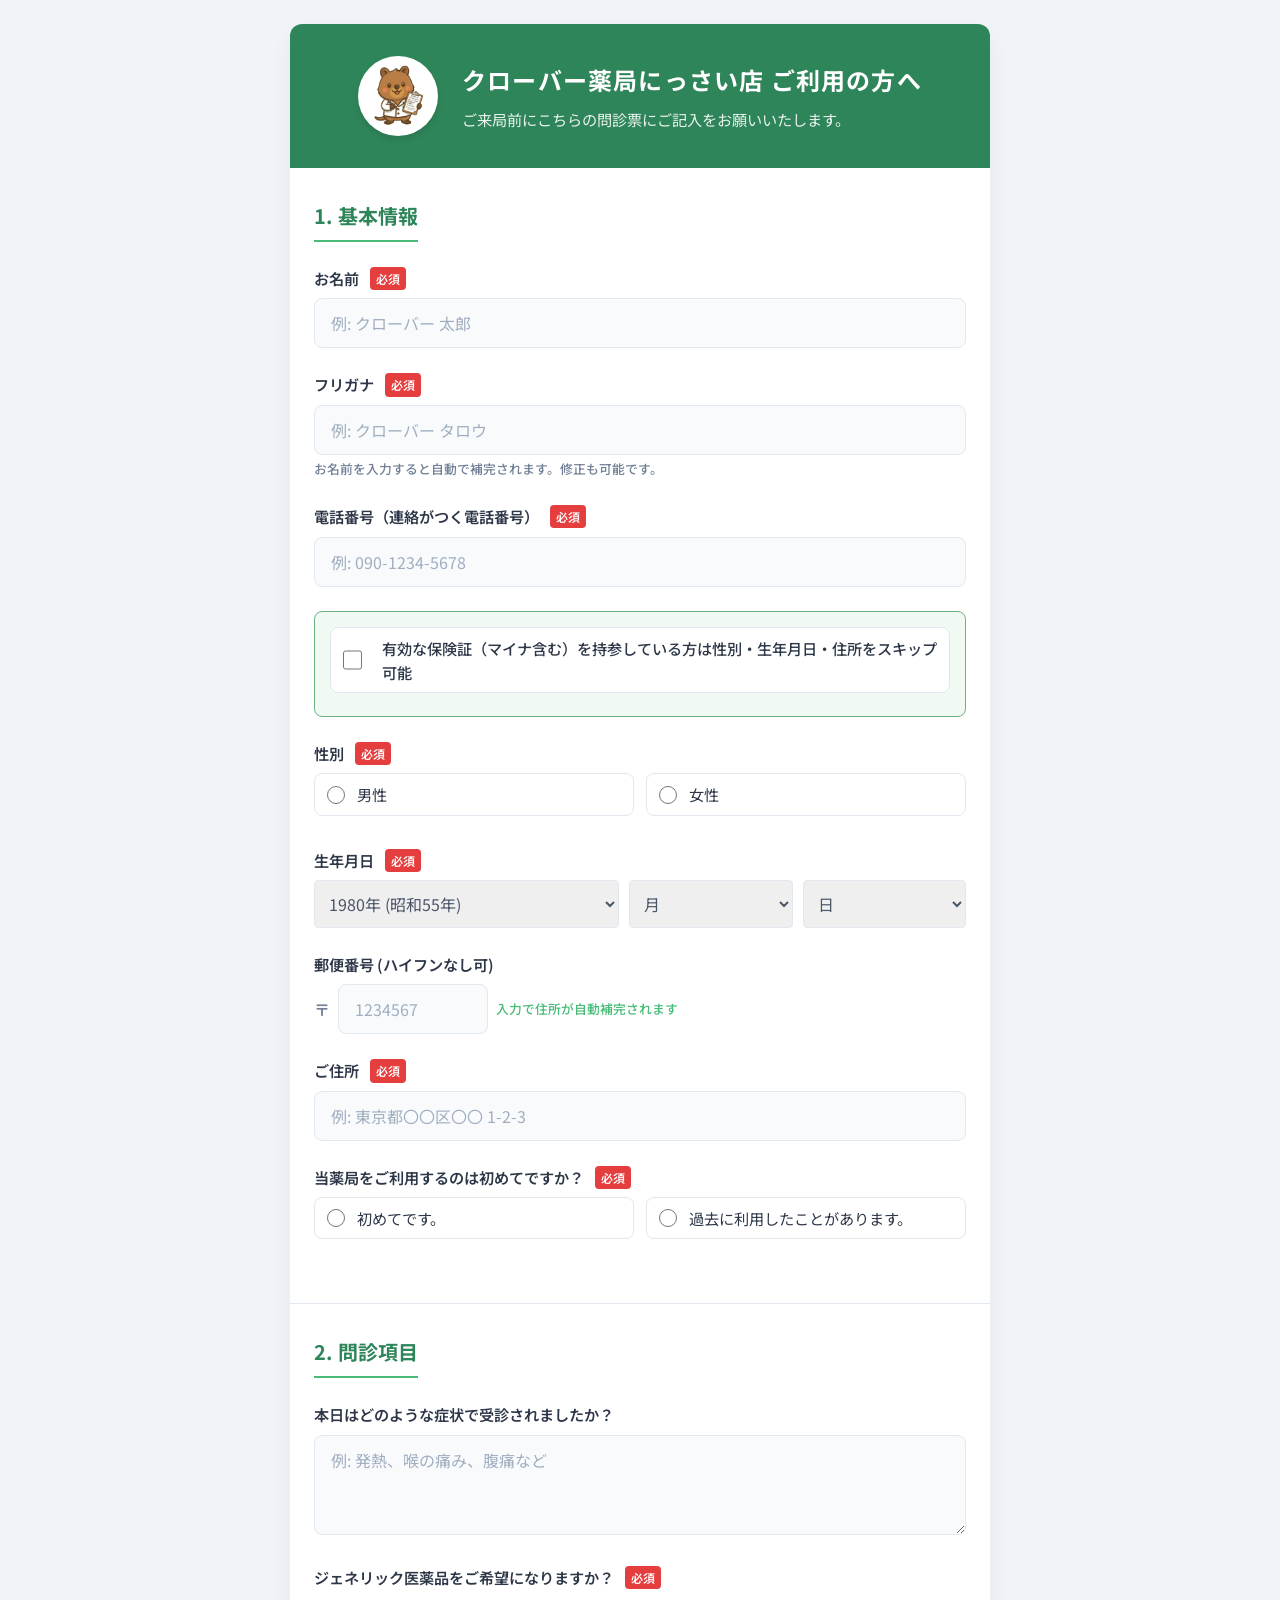
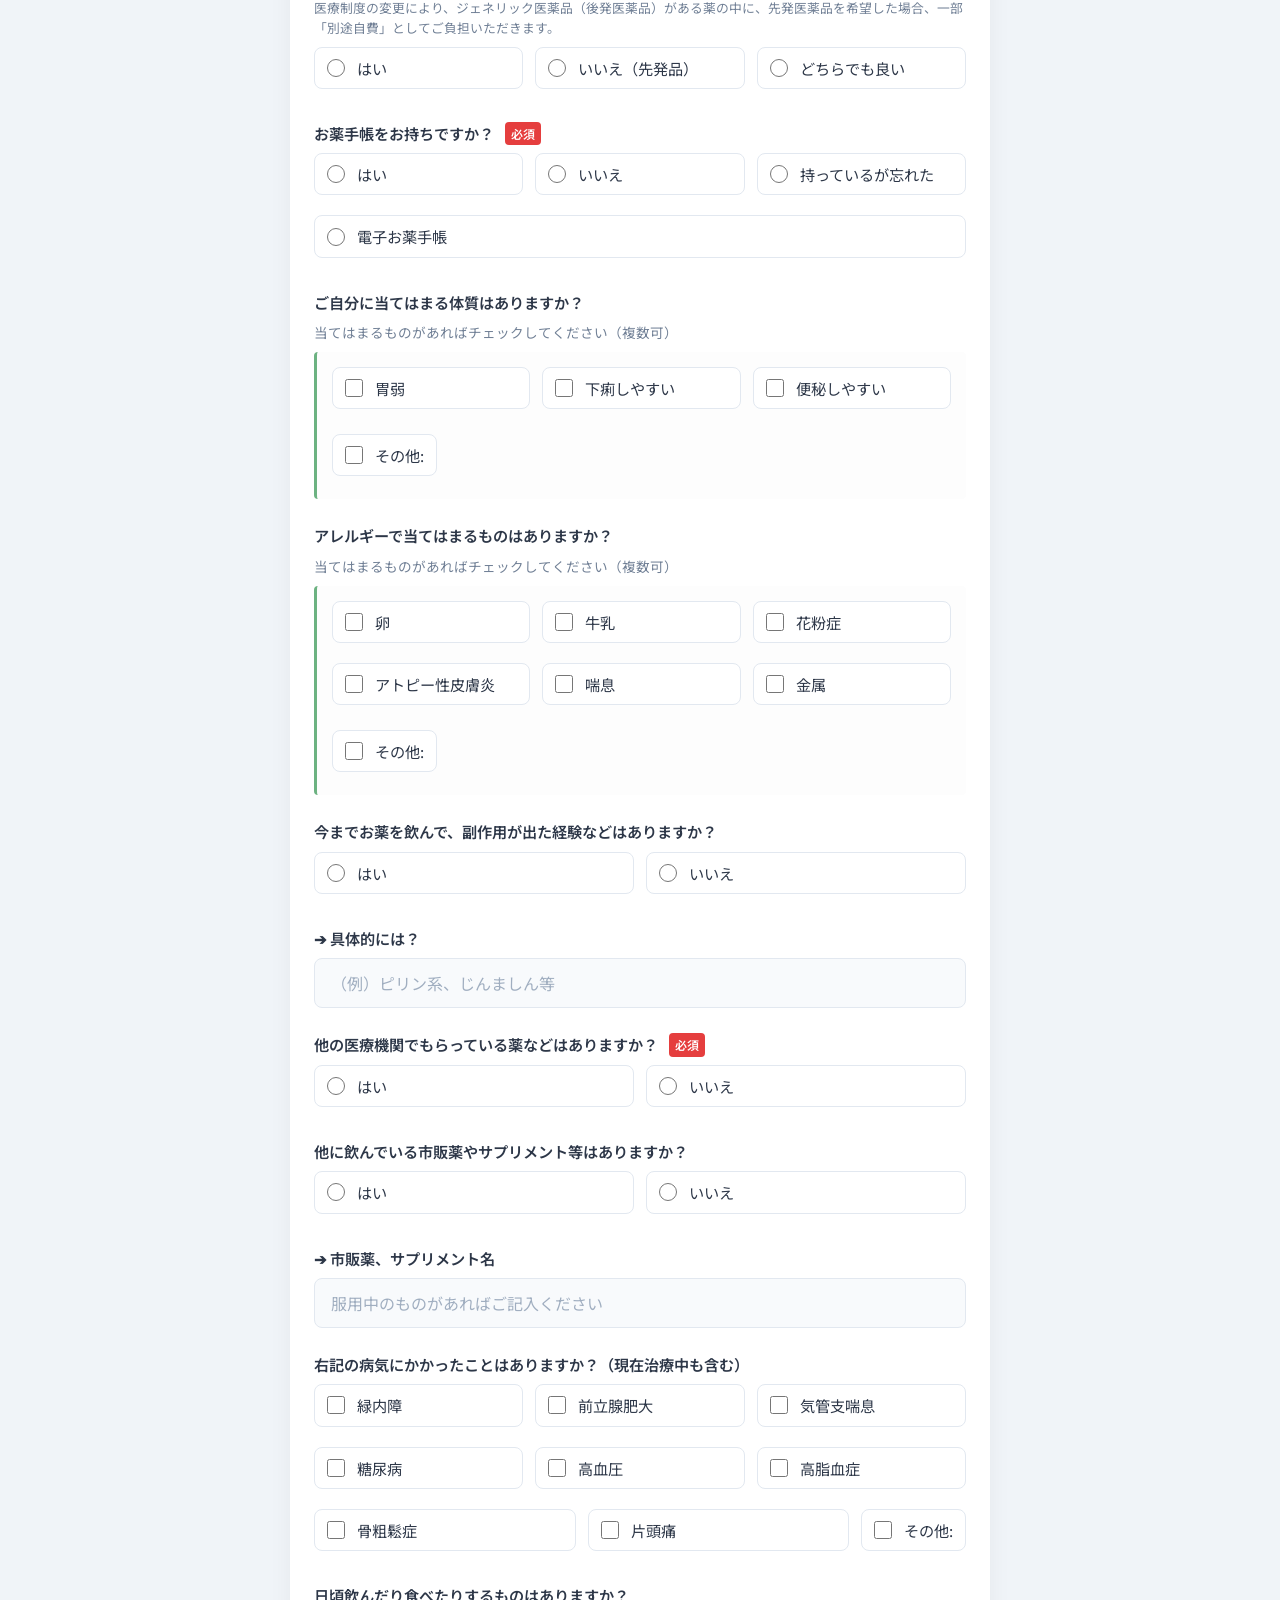
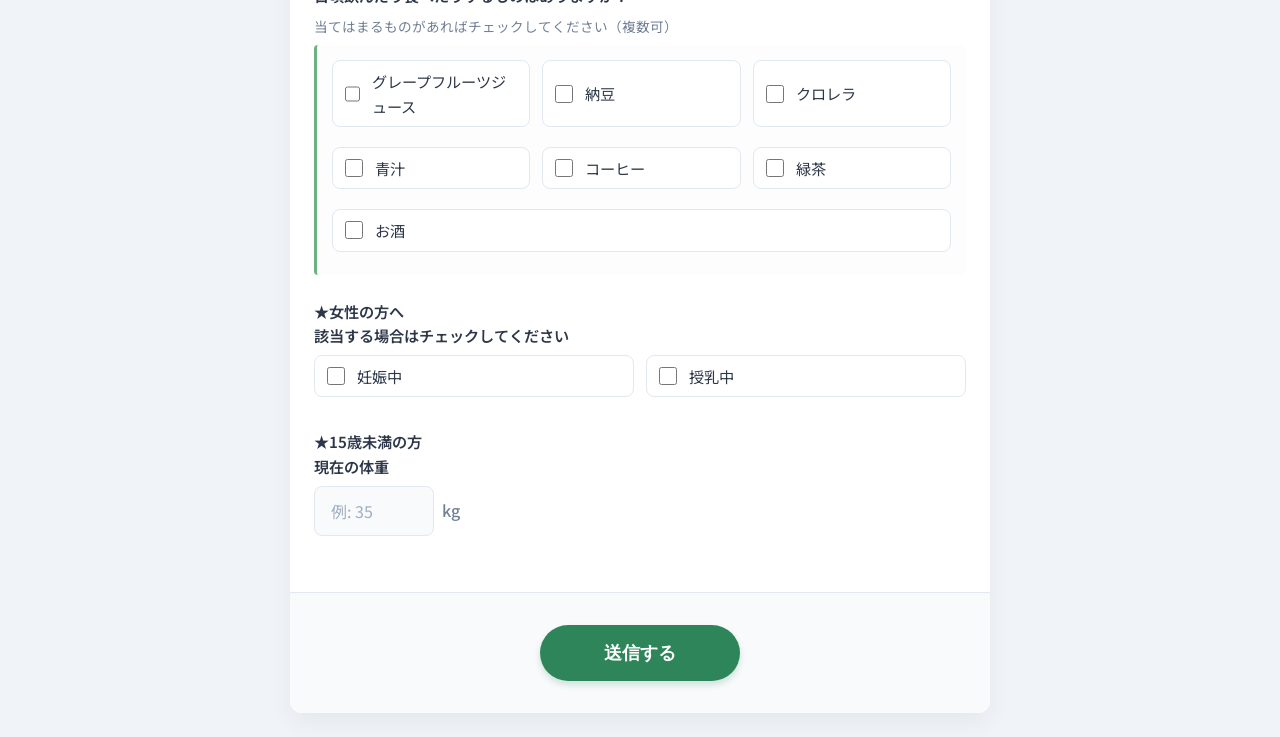
==== nissai_line/index.html @ 25fd41a4 "Initialize Nissai store forms" ====
<!DOCTYPE html>
<html lang="ja">

<head>
    <meta charset="UTF-8">
    <meta name="viewport" content="width=device-width, initial-scale=1.0">
    <title>クローバー薬局にっさい店 ご利用の方へ</title>

    <!-- Google Fonts -->
    <link rel="preconnect" href="https://fonts.googleapis.com">
    <link rel="preconnect" href="https://fonts.gstatic.com" crossorigin>
    <link href="https://fonts.googleapis.com/css2?family=Noto+Sans+JP:wght@400;500;700&display=swap" rel="stylesheet">

    <!-- Custom CSS -->
    <link rel="stylesheet" href="style.css">
    <style>
        /* 「必須」ラベルがスマホ等で「必」「須」と2行に分かれるのを防ぐ */
        .required {
            white-space: nowrap !important;
            display: inline-block !important;
        }
    </style>

    <!-- YubinBango for Address Auto-fill -->
    <script src="https://yubinbango.github.io/yubinbango/yubinbango.js" charset="UTF-8"></script>
</head>

<body>

    <div class="form-container">
        <div class="form-header">
            <img src="マスコット/アンケート.png" alt="クローバー薬局 マスコット" class="mascot-img">
            <div>
                <h1>クローバー薬局にっさい店 ご利用の方へ</h1>
                <p>ご来局前にこちらの問診票にご記入をお願いいたします。</p>
            </div>
        </div>

        <!-- YubinBango用クラス: h-adr -->
        <form id="customForm" class="h-adr">

            <!-- YubinBango設定(必須) : 日本を指定 -->
            <span class="p-country-name" style="display:none;">Japan</span>

            <!-- ====== Section 1: 基本情報 ====== -->
            <div class="form-section">
                <h2 class="section-title">1. 基本情報</h2>

                <div class="form-group">
                    <label for="entry.2108592001">お名前 <span class="required">必須</span></label>
                    <input type="text" id="entry.2108592001" name="entry.2108592001" placeholder="例: クローバー 太郎" required>
                </div>

                <div class="form-group">
                    <label for="entry.1016463931">フリガナ <span class="required">必須</span></label>
                    <input type="text" id="entry.1016463931" name="entry.1016463931" placeholder="例: クローバー タロウ"
                        required>
                    <small class="help-text" style="color:#718096; font-size:0.8rem;">お名前を入力すると自動で補完されます。修正も可能です。</small>
                </div>

                <div class="form-group">
                    <label for="entry.622897563">電話番号（連絡がつく電話番号） <span class="required">必須</span></label>
                    <input type="tel" id="entry.622897563" name="entry.622897563" placeholder="例: 090-1234-5678"
                        required>
                </div>

                <div class="form-group" style="background: #f0faf3; padding: 15px; border-radius: 8px; border: 1px solid #6cb281;">
                    <label class="checkbox-label" style="display: flex; align-items: center; gap: 8px; cursor: pointer; font-weight: 500;">
                        <input type="checkbox" id="mynumber-checkbox" style="width: 20px; height: 20px; accent-color: #6cb281;">
                        <span>有効な保険証（マイナ含む）を持参している方は性別・生年月日・住所をスキップ可能</span>
                    </label>
                </div>

                <div class="form-group mynumber-skip-target">
                    <label>性別 <span class="required">必須</span></label>
                    <div class="radio-group">
                        <label class="radio-label"><input type="radio" name="entry.1417926586" value="男性" required>
                            <span>男性</span></label>
                        <label class="radio-label"><input type="radio" name="entry.1417926586" value="女性">
                            <span>女性</span></label>
                        <label class="radio-label" style="display:none;"><input type="radio" name="entry.1417926586"
                                value="その他"> <span>その他</span></label>
                    </div>
                </div>

                <div class="form-group mynumber-skip-target">
                    <label>生年月日 <span class="required">必須</span></label>
                    <div class="date-select-group" style="display: flex; gap: 10px; flex-wrap: wrap;">
                        <select id="birth-year" name="birth-year" required
                            style="flex: 2; padding: 10px; border-radius: 4px; border: 1px solid #e2e8f0; font-family: inherit; font-size: 1rem; color: #4a5568;">
                            <option value="">西暦（和暦）</option>
                        </select>
                        <select id="birth-month" name="birth-month" required
                            style="flex: 1; padding: 10px; border-radius: 4px; border: 1px solid #e2e8f0; font-family: inherit; font-size: 1rem; color: #4a5568;">
                            <option value="">月</option>
                        </select>
                        <select id="birth-day" name="birth-day" required
                            style="flex: 1; padding: 10px; border-radius: 4px; border: 1px solid #e2e8f0; font-family: inherit; font-size: 1rem; color: #4a5568;">
                            <option value="">日</option>
                        </select>
                    </div>
                </div>



                <!-- 住所(自動入力対応) -->
                <div class="form-group mynumber-skip-target">
                    <label for="postal-code">郵便番号 (ハイフンなし可)</label>
                    <div class="postal-wrapper">
                        <span class="postal-mark">〒</span>
                        <input type="tel" id="postal-code" class="p-postal-code" size="8" maxlength="8"
                            inputmode="numeric" pattern="[0-9]*" placeholder="1234567">
                        <small class="help-text">入力で住所が自動補完されます</small>
                    </div>
                </div>

                <div class="form-group mynumber-skip-target">
                    <label for="entry.375838857">ご住所 <span class="required">必須</span></label>
                    <input type="text" id="entry.375838857" name="entry.375838857"
                        class="p-region p-locality p-street-address p-extended-address" placeholder="例: 東京都〇〇区〇〇 1-2-3"
                        required>
                </div>

                <div class="form-group" style="display: none;">
                    <label for="entry.1331782479">LINE名</label>
                    <input type="text" id="entry.1331782479" name="entry.1331782479"
                        placeholder="LINE名と本名が違う場合のみLINE名を記入してください。（苗字のみ・名前のみでも記入）">
                </div>



                <div class="form-group">
                    <label>当薬局をご利用するのは初めてですか？ <span class="required">必須</span></label>
                    <div class="radio-group">
                        <label class="radio-label"><input type="radio" name="entry.998853333" value="初めてです。" required
                                onchange="toggleFormSections(this.value)">
                            <span>初めてです。</span></label>
                        <label class="radio-label"><input type="radio" name="entry.998853333" value="過去に利用したことがあります。"
                                onchange="toggleFormSections(this.value)">
                            <span>過去に利用したことがあります。</span></label>
                    </div>
                </div>
            </div>

            <div id="extended-questions">
                <!-- ====== Section 2: 問診情報 ====== -->
                <div class="form-section">
                    <h2 class="section-title">2. 問診項目</h2>

                    <!-- Q1. 症状 -->
                    <div class="form-group">
                        <label for="entry.150137659">本日はどのような症状で受診されましたか？</label>
                        <textarea id="entry.150137659" name="entry.150137659" rows="3"
                            placeholder="例: 発熱、喉の痛み、腹痛など"></textarea>
                    </div>

                    <!-- Q2. ジェネリック -->
                    <div class="form-group">
                        <label style="white-space: nowrap;">ジェネリック医薬品をご希望になりますか？ <span
                                class="required">必須</span></label>
                        <div class="form-group-info" style="font-size: 0.8rem; color: #718096; margin-bottom: 8px;">
                            医療制度の変更により、ジェネリック医薬品（後発医薬品）がある薬の中に、先発医薬品を希望した場合、一部「別途自費」としてご負担いただきます。</div>
                        <div class="radio-group">
                            <label class="radio-label"><input type="radio" name="entry.893585706"
                                    value="ジェネリック医薬品を希望します" required> <span>はい</span></label>
                            <label class="radio-label"><input type="radio" name="entry.893585706" value="先発医薬品を希望します">
                                <span>いいえ（先発品）</span></label>
                            <label class="radio-label"><input type="radio" name="entry.893585706" value="どちらでも良い">
                                <span>どちらでも良い</span></label>
                        </div>
                    </div>

                    <!-- Q3. お薬手帳 -->
                    <div class="form-group">
                        <label>お薬手帳をお持ちですか？ <span class="required">必須</span></label>
                        <div class="radio-group">
                            <label class="radio-label"><input type="radio" name="entry.1482297776" value="はい" required>
                                <span>はい</span></label>
                            <label class="radio-label"><input type="radio" name="entry.1482297776" value="いいえ（いらない）">
                                <span>いいえ</span></label>
                            <label class="radio-label"><input type="radio" name="entry.1482297776" value="持っているが忘れた">
                                <span>持っているが忘れた</span></label>
                            <label class="radio-label"><input type="radio" name="entry.1482297776" value="電子お薬手帳">
                                <span>電子お薬手帳</span></label>
                            <label class="radio-label" style="display:none;"><input type="radio" name="entry.1482297776"
                                    value="いいえ（持っていないので作成希望）"> <span>作成希望</span></label>
                        </div>
                    </div>

                    <!-- Q4. 体質 -->
                    <div class="form-group">
                        <label>ご自分に当てはまる体質はありますか？</label>
                        <div class="form-group-info" style="font-size: 0.85rem; color: #718096; margin-bottom: 8px;">
                            当てはまるものがあればチェックしてください（複数可）</div>
                        <div class="checkbox-group" id="taishitsu-details"
                            style="padding-left: 15px; border-left: 3px solid #6cb281; background: #fdfdfd; padding: 15px; border-radius: 4px;">
                            <label class="checkbox-label"><input type="checkbox" class="taishitsu-check" value="胃弱">
                                <span>胃弱</span></label>
                            <label class="checkbox-label"><input type="checkbox" class="taishitsu-check" value="下痢しやすい">
                                <span>下痢しやすい</span></label>
                            <label class="checkbox-label"><input type="checkbox" class="taishitsu-check" value="便秘しやすい">
                                <span>便秘しやすい</span></label>
                            <div class="input-inline" style="margin-top: 5px;">
                                <label class="checkbox-label"><input type="checkbox" id="taishitsu_other_checkbox"
                                        class="taishitsu-check" value="その他"
                                        onchange="toggleOtherInput('taishitsu_other_checkbox', 'taishitsu_other')">
                                    <span>その他:</span></label>
                                <input type="text" id="taishitsu_other" placeholder="その他の体質" style="display:none;">
                            </div>
                        </div>
                        <input type="hidden" id="entry.854718610" name="entry.854718610" value="体質: いいえ">
                    </div>

                    <!-- Q5. アレルギー -->
                    <div class="form-group">
                        <label>アレルギーで当てはまるものはありますか？</label>
                        <div class="form-group-info" style="font-size: 0.85rem; color: #718096; margin-bottom: 8px;">
                            当てはまるものがあればチェックしてください（複数可）</div>
                        <div class="checkbox-group"
                            style="padding-left: 15px; border-left: 3px solid #6cb281; background: #fdfdfd; padding: 15px; border-radius: 4px;">
                            <label class="checkbox-label"><input type="checkbox" name="entry.413348291" value="卵">
                                <span>卵</span></label>
                            <label class="checkbox-label"><input type="checkbox" name="entry.413348291" value="牛乳">
                                <span>牛乳</span></label>
                            <label class="checkbox-label"><input type="checkbox" name="entry.413348291" value="花粉症">
                                <span>花粉症</span></label>
                            <label class="checkbox-label"><input type="checkbox" name="entry.413348291"
                                    value="アトピー性皮膚炎">
                                <span>アトピー性皮膚炎</span></label>
                            <label class="checkbox-label"><input type="checkbox" name="entry.413348291" value="喘息">
                                <span>喘息</span></label>
                            <label class="checkbox-label"><input type="checkbox" name="entry.413348291" value="金属">
                                <span>金属</span></label>
                            <div class="input-inline" style="margin-top: 5px;">
                                <label class="checkbox-label"><input type="checkbox" id="allergy_other_checkbox"
                                        name="entry.413348291" class="allergy-other-check" value="その他"
                                        onchange="toggleOtherInput('allergy_other_checkbox', 'allergy_other_text')">
                                    <span>その他:</span></label>
                                <input type="text" id="allergy_other_text" placeholder="その他のアレルギー"
                                    style="display:none;">
                            </div>
                        </div>
                        <input type="hidden" id="entry.1377007546" name="entry.1377007546" value="いいえ">
                    </div>

                    <!-- Q6. 副作用 -->
                    <div class="form-group">
                        <label>今までお薬を飲んで、副作用が出た経験などはありますか？</label>
                        <div class="radio-group">
                            <label class="radio-label"><input type="radio" name="entry.918293202" value="はい">
                                <span>はい</span></label>
                            <label class="radio-label"><input type="radio" name="entry.918293202" value="いいえ">
                                <span>いいえ</span></label>
                        </div>
                    </div>
                    <div class="form-group">
                        <label for="entry.1883828617">➔ 具体的には？</label>
                        <input type="text" id="entry.1883828617" name="entry.1883828617" placeholder="（例）ピリン系、じんましん等">
                    </div>

                    <!-- Q7. 他の医療機関 -->
                    <div class="form-group">
                        <label>他の医療機関でもらっている薬などはありますか？ <span class="required">必須</span></label>
                        <div class="radio-group">
                            <label class="radio-label"><input type="radio" name="entry.1565002541" value="はい" required>
                                <span>はい</span></label>
                            <label class="radio-label"><input type="radio" name="entry.1565002541" value="いいえ">
                                <span>いいえ</span></label>
                        </div>
                    </div>

                    <!-- Q8. 市販薬・サプリ -->
                    <div class="form-group">
                        <label>他に飲んでいる市販薬やサプリメント等はありますか？</label>
                        <div class="radio-group">
                            <label class="radio-label"><input type="radio" name="entry.1965254761" value="はい">
                                <span>はい</span></label>
                            <label class="radio-label"><input type="radio" name="entry.1965254761" value="いいえ">
                                <span>いいえ</span></label>
                        </div>
                    </div>
                    <div class="form-group">
                        <label for="entry.1747385177">➔ 市販薬、サプリメント名</label>
                        <input type="text" id="entry.1747385177" name="entry.1747385177"
                            placeholder="服用中のものがあればご記入ください">
                    </div>

                    <!-- Q9. 病気 -->
                    <div class="form-group">
                        <label>右記の病気にかかったことはありますか？（現在治療中も含む）</label>
                        <div class="checkbox-group">
                            <label class="checkbox-label"><input type="checkbox" name="entry.730294101" value="緑内障">
                                <span>緑内障</span></label>
                            <label class="checkbox-label"><input type="checkbox" name="entry.730294101" value="前立腺肥大">
                                <span>前立腺肥大</span></label>
                            <label class="checkbox-label"><input type="checkbox" name="entry.730294101" value="気管支喘息">
                                <span>気管支喘息</span></label>
                            <label class="checkbox-label"><input type="checkbox" name="entry.730294101" value="糖尿病">
                                <span>糖尿病</span></label>
                            <label class="checkbox-label"><input type="checkbox" name="entry.730294101" value="高血圧">
                                <span>高血圧</span></label>
                            <label class="checkbox-label"><input type="checkbox" name="entry.730294101" value="高脂血症">
                                <span>高脂血症</span></label>
                            <label class="checkbox-label"><input type="checkbox" name="entry.730294101" value="骨粗鬆症">
                                <span>骨粗鬆症</span></label>
                            <label class="checkbox-label"><input type="checkbox" name="entry.730294101" value="片頭痛">
                                <span>片頭痛</span></label>
                            <div class="input-inline">
                                <label class="checkbox-label"><input type="checkbox" id="disease_other_checkbox"
                                        name="entry.730294101" value="__other_option__"
                                        onchange="toggleOtherInput('disease_other_checkbox', 'disease_other_text')">
                                    <span>その他:</span></label>
                                <input type="text" id="disease_other_text" name="entry.730294101.other_option_response"
                                    placeholder="その他の病名" style="display:none;">
                            </div>
                        </div>
                    </div>

                    <!-- Q10. 飲食物 -->
                    <div class="form-group">
                        <label>日頃飲んだり食べたりするものはありますか？</label>
                        <div class="form-group-info" style="font-size: 0.85rem; color: #718096; margin-bottom: 8px;">
                            当てはまるものがあればチェックしてください（複数可）</div>
                        <div class="checkbox-group"
                            style="padding-left: 15px; border-left: 3px solid #6cb281; background: #fdfdfd; padding: 15px; border-radius: 4px;">
                            <label class="checkbox-label"><input type="checkbox" name="entry.1740273603"
                                    value="グレープフルーツジュース">
                                <span>グレープフルーツジュース</span></label>
                            <label class="checkbox-label"><input type="checkbox" name="entry.1740273603" value="納豆">
                                <span>納豆</span></label>
                            <label class="checkbox-label"><input type="checkbox" name="entry.1740273603" value="クロレラ">
                                <span>クロレラ</span></label>
                            <label class="checkbox-label"><input type="checkbox" name="entry.1740273603" value="青汁">
                                <span>青汁</span></label>
                            <label class="checkbox-label"><input type="checkbox" name="entry.1740273603" value="コーヒー">
                                <span>コーヒー</span></label>
                            <label class="checkbox-label"><input type="checkbox" name="entry.1740273603" value="緑茶">
                                <span>緑茶</span></label>
                            <label class="checkbox-label"><input type="checkbox" name="entry.1740273603" value="お酒">
                                <span>お酒</span></label>
                        </div>
                    </div>

                    <!-- Q11. 女性の方・15歳未満の方 -->
                    <div class="form-group">
                        <label>★女性の方へ<br>該当する場合はチェックしてください</label>
                        <div class="checkbox-group" style="margin-bottom: 8px;">
                            <label class="checkbox-label"><input type="checkbox" name="women_status" class="women-check"
                                    value="妊娠中">
                                <span>妊娠中</span></label>
                            <label class="checkbox-label"><input type="checkbox" name="women_status" class="women-check"
                                    value="授乳中">
                                <span>授乳中</span></label>
                        </div>
                    </div>

                    <div class="form-group">
                        <label for="entry.2101115460">★15歳未満の方<br>現在の体重</label>
                        <div class="input-with-unit">
                            <input type="number" id="entry.2101115460" name="entry.2101115460" step="0.1"
                                placeholder="例: 35">
                            <span class="unit">kg</span>
                        </div>
                    </div>

                </div>
            </div> <!-- End extended-questions -->

            <div id="returning-patient-message"
                style="display:none; text-align:center; padding: 20px; color: #4a5568; background-color: #f7fafc; border-radius: 8px; margin-bottom: 20px; border: 1px solid #e2e8f0;">
                過去にご利用がある方は、以下の問診は不要です。<br>このまま一番下にある緑色の<strong>「送信する」</strong>ボタンを押して終了してください。
            </div>

            <div class="submit-action">
                <button type="submit" id="submitBtn" class="btn-submit">
                    <span class="btn-text">送信する</span>
                    <span class="spinner" style="display:none;"></span>
                </button>
            </div>

        </form>


        <!-- 送信完了メッセージ -->
        <div id="thankYouMessage" class="thank-you-message" style="display: none;">
            <div class="success-icon">✓</div>
            <h2>送信が完了しました</h2>
            <p>ご協力ありがとうございました。<br>※この個人情報に関しては、他の目的には使用いたしません。</p>
            <button onclick="location.reload()" class="btn-secondary">もう一度回答する</button>
        </div>

    </div>

    <!-- LIFF SDK -->
    <script src="https://static.line-scdn.net/liff/edge/2/sdk.js"></script>
    <!-- Custom Scripts -->
    <script src="script.js?v=2026032001"></script>
    <script>
        // Toggle sections based on first-time visit
        function toggleFormSections(val) {
            const extended = document.getElementById('extended-questions');
            const retMsg = document.getElementById('returning-patient-message');
            if (val === '過去に利用したことがあります。') {
                extended.style.display = 'none';
                retMsg.style.display = 'block';
                Array.from(extended.querySelectorAll('[required]')).forEach(el => {
                    el.removeAttribute('required');
                    el.setAttribute('data-was-required', 'true');
                });
            } else {
                extended.style.display = 'block';
                retMsg.style.display = 'none';
                Array.from(extended.querySelectorAll('[data-was-required="true"]')).forEach(el => {
                    el.setAttribute('required', 'required');
                });
            }
        }

        // Toggle "Other" text inputs
        function toggleOtherInput(checkboxId, inputId) {
            const checkbox = document.getElementById(checkboxId);
            const textInput = document.getElementById(inputId);
            if (checkbox.checked) {
                textInput.style.display = 'inline-block';
                textInput.focus();
            } else {
                textInput.style.display = 'none';
                textInput.value = ''; // 隠す時に中身もクリアする
            }
        }

        // フリガナ自動補完：IMEの読みがな（ヒラガナ）をカタカナに変換して反映
        function setupFuriganaAutoFill() {
            const nameInput = document.getElementById('entry.2108592001');
            const kanaInput = document.getElementById('entry.1016463931');
            if (!nameInput || !kanaInput) return;

            let accKana = '';        // 確定済みのカタカナ累積
            let lastHiragana = '';   // 現在のIMEセッションの最後のヒラガナ読み

            function toKatakana(str) {
                return (str || '').replace(/[\u3041-\u3096]/g, function(ch) {
                    return String.fromCharCode(ch.charCodeAt(0) + 0x60);
                });
            }

            // IME変換開始
            nameInput.addEventListener('compositionstart', function() {
                lastHiragana = '';
            });

            // IME変換中
            nameInput.addEventListener('compositionupdate', function(e) {
                const data = e.data || '';
                // ヒラガナを含む場合のみフリガナを更新（漢字変換後は無視）
                if (/[\u3041-\u3096]/.test(data)) {
                    lastHiragana = toKatakana(data);
                    kanaInput.value = accKana + lastHiragana;
                }
            });

            // IME変換確定（漢字になっても最後のヒラガナ読みでフリガナを確定）
            nameInput.addEventListener('compositionend', function() {
                if (lastHiragana) {
                    accKana += lastHiragana;
                }
                lastHiragana = '';
                kanaInput.value = accKana;
            });

            // お名前を全消去したらフリガナもリセット
            nameInput.addEventListener('input', function(e) {
                if (!e.isComposing && nameInput.value === '') {
                    accKana = '';
                    lastHiragana = '';
                    kanaInput.value = '';
                }
            });
        }
        setupFuriganaAutoFill();

    </script>
</body>

</html>
---- nissai_line/style.css ----
/* ==========================================================================
   クローバー薬局 カスタムフォーム スタイルシート
   ========================================================================== */

:root {
    /* カラーパレット (信頼感・清潔感のあるグリーンとブルーグレー) */
    --primary-color: #2F855A;
    /* ダークグリーン */
    --primary-light: #48BB78;
    /* ライトグリーン */
    --primary-hover: #276749;
    /* ホバー時グリーン */
    --bg-color: #F0F4F8;
    /* 背景: 薄いブルーグレー */
    --card-bg: #FFFFFF;
    /* カード背景: 白 */
    --text-main: #2D3748;
    /* メインテキスト: 濃いグレー */
    --text-muted: #718096;
    /* サブテキスト: 中間グレー */
    --border-color: #E2E8F0;
    /* 境界線 */
    --error-color: #E53E3E;
    /* エラー赤 */
    --focus-ring: rgba(72, 187, 120, 0.3);
    /* フォーカス時のリング */

    /* フォント・余白 */
    --font-family: 'Noto Sans JP', sans-serif;
    --border-radius: 12px;
    --spacing-sm: 8px;
    --spacing-md: 16px;
    --spacing-lg: 24px;
    --spacing-xl: 32px;
}

/* ==========================================================================
   Base Styles
   ========================================================================== */
* {
    box-sizing: border-box;
    margin: 0;
    padding: 0;
}

body {
    font-family: var(--font-family);
    background-color: var(--bg-color);
    color: var(--text-main);
    line-height: 1.6;
    -webkit-font-smoothing: antialiased;
    padding: var(--spacing-lg) var(--spacing-sm);
}

/* ==========================================================================
   Layout & Containers
   ========================================================================== */
.form-container {
    max-width: 700px;
    margin: 0 auto;
    background: var(--card-bg);
    border-radius: var(--border-radius);
    box-shadow: 0 10px 25px rgba(0, 0, 0, 0.05);
    overflow: hidden;
}

.form-header {
    background-color: var(--primary-color);
    color: white;
    padding: var(--spacing-xl) var(--spacing-lg);
    display: flex;
    align-items: center;
    justify-content: center;
    gap: var(--spacing-lg);
    text-align: left;
}

.mascot-img {
    height: 80px;
    width: auto;
    border-radius: 50%;
    /* Optional: makes perfectly square images round */
    object-fit: cover;
    background-color: white;
    /* In case the mascot has a transparent background */
    padding: 4px;
    box-shadow: 0 4px 6px rgba(0, 0, 0, 0.1);
}

.form-header h1 {
    font-size: 1.5rem;
    font-weight: 700;
    margin-bottom: var(--spacing-sm);
    letter-spacing: 0.05em;
}

.form-header p {
    font-size: 0.95rem;
    opacity: 0.9;
}

.form-section {
    padding: var(--spacing-xl) var(--spacing-lg);
    border-bottom: 1px solid var(--border-color);
}

.form-section:last-of-type {
    border-bottom: none;
}

.section-title {
    font-size: 1.25rem;
    color: var(--primary-color);
    margin-bottom: var(--spacing-lg);
    padding-bottom: var(--spacing-sm);
    border-bottom: 2px solid var(--primary-light);
    display: inline-block;
}

/* ==========================================================================
   Form Elements
   ========================================================================== */
.form-group {
    margin-bottom: var(--spacing-lg);
}

label {
    display: block;
    font-weight: 600;
    margin-bottom: var(--spacing-sm);
    color: var(--text-main);
    font-size: 0.95rem;
}

.required {
    background-color: var(--error-color);
    color: white;
    font-size: 0.75rem;
    padding: 2px 6px;
    border-radius: 4px;
    margin-left: 8px;
    vertical-align: text-top;
}

input[type="text"],
input[type="tel"],
input[type="number"],
textarea {
    width: 100%;
    padding: 12px 16px;
    border: 1px solid var(--border-color);
    border-radius: 8px;
    font-size: 1rem;
    font-family: inherit;
    transition: all 0.3s ease;
    background-color: #F8FAFC;
}

input[type="text"]:focus,
input[type="tel"]:focus,
input[type="number"]:focus,
textarea:focus {
    outline: none;
    border-color: var(--primary-light);
    background-color: white;
    box-shadow: 0 0 0 3px var(--focus-ring);
}

input::placeholder,
textarea::placeholder {
    color: #A0AEC0;
}

textarea {
    resize: vertical;
    min-height: 100px;
}

/* Postal Code Special Styling */
.postal-wrapper {
    display: flex;
    align-items: center;
    gap: 8px;
    flex-wrap: wrap;
}

.postal-mark {
    font-weight: bold;
    color: var(--text-muted);
}

.postal-wrapper input {
    width: 150px;
}

.help-text {
    font-size: 0.8rem;
    color: var(--primary-light);
    font-weight: 500;
}

/* Unit Input */
.input-with-unit {
    display: flex;
    align-items: center;
    gap: 8px;
}

.input-with-unit input {
    width: 120px;
}

.unit {
    color: var(--text-muted);
    font-weight: 500;
}

/* ==========================================================================
   Radio & Checkbox (Custom Styling)
   ========================================================================== */
.radio-group,
.checkbox-group {
    display: flex;
    flex-direction: column;
    gap: 12px;
    margin-top: 8px;
}

.radio-label,
.checkbox-label {
    display: flex;
    align-items: center;
    cursor: pointer;
    font-weight: normal;
    padding: 8px 12px;
    border: 1px solid var(--border-color);
    border-radius: 8px;
    transition: all 0.2s ease;
    background-color: white;
}

.radio-label:hover,
.checkbox-label:hover {
    background-color: #F0FFF4;
    border-color: var(--primary-light);
}

/* Hide default inputs */
input[type="radio"],
input[type="checkbox"] {
    accent-color: var(--primary-color);
    width: 18px;
    height: 18px;
    margin-right: 12px;
    cursor: pointer;
}

/* ==========================================================================
   Buttons
   ========================================================================== */
.submit-action {
    padding: var(--spacing-xl) var(--spacing-lg);
    background-color: #F8FAFC;
    border-top: 1px solid var(--border-color);
    text-align: center;
}

.btn-submit {
    background-color: var(--primary-color);
    color: white;
    border: none;
    padding: 16px 48px;
    font-size: 1.1rem;
    font-weight: 700;
    border-radius: 30px;
    cursor: pointer;
    transition: all 0.3s ease;
    box-shadow: 0 4px 6px rgba(47, 133, 90, 0.2);
    display: inline-flex;
    align-items: center;
    justify-content: center;
    min-width: 200px;
    gap: 10px;
}

.btn-submit:hover {
    background-color: var(--primary-hover);
    transform: translateY(-2px);
    box-shadow: 0 6px 12px rgba(47, 133, 90, 0.3);
}

.btn-submit:active {
    transform: translateY(0);
}

.btn-submit:disabled {
    background-color: var(--text-muted);
    cursor: not-allowed;
    transform: none;
    box-shadow: none;
}

.btn-secondary {
    background-color: white;
    color: var(--primary-color);
    border: 2px solid var(--primary-color);
    padding: 12px 32px;
    font-size: 1rem;
    font-weight: 600;
    border-radius: 30px;
    cursor: pointer;
    transition: all 0.3s ease;
    margin-top: var(--spacing-md);
}

.btn-secondary:hover {
    background-color: #F0FFF4;
}

/* Loader Animation */
.spinner {
    border: 3px solid rgba(255, 255, 255, 0.3);
    border-radius: 50%;
    border-top: 3px solid white;
    width: 20px;
    height: 20px;
    animation: spin 1s linear infinite;
}

@keyframes spin {
    0% {
        transform: rotate(0deg);
    }

    100% {
        transform: rotate(360deg);
    }
}

/* ==========================================================================
   Thank You Message Status
   ========================================================================== */
.thank-you-message {
    padding: 60px 20px;
    text-align: center;
}

.success-icon {
    width: 80px;
    height: 80px;
    background-color: var(--primary-light);
    color: white;
    font-size: 40px;
    line-height: 80px;
    border-radius: 50%;
    margin: 0 auto 24px;
    box-shadow: 0 10px 20px rgba(72, 187, 120, 0.3);
}

.thank-you-message h2 {
    color: var(--primary-color);
    margin-bottom: 16px;
    font-size: 1.5rem;
}

.thank-you-message p {
    color: var(--text-muted);
    margin-bottom: 32px;
}

/* ==========================================================================
   Responsive adjustments
   ========================================================================== */
@media (min-width: 768px) {

    .radio-group,
    .checkbox-group {
        flex-direction: row;
        flex-wrap: wrap;
    }

    .radio-label,
    .checkbox-label {
        flex: 1 1 calc(33.333% - 12px);
    }
}
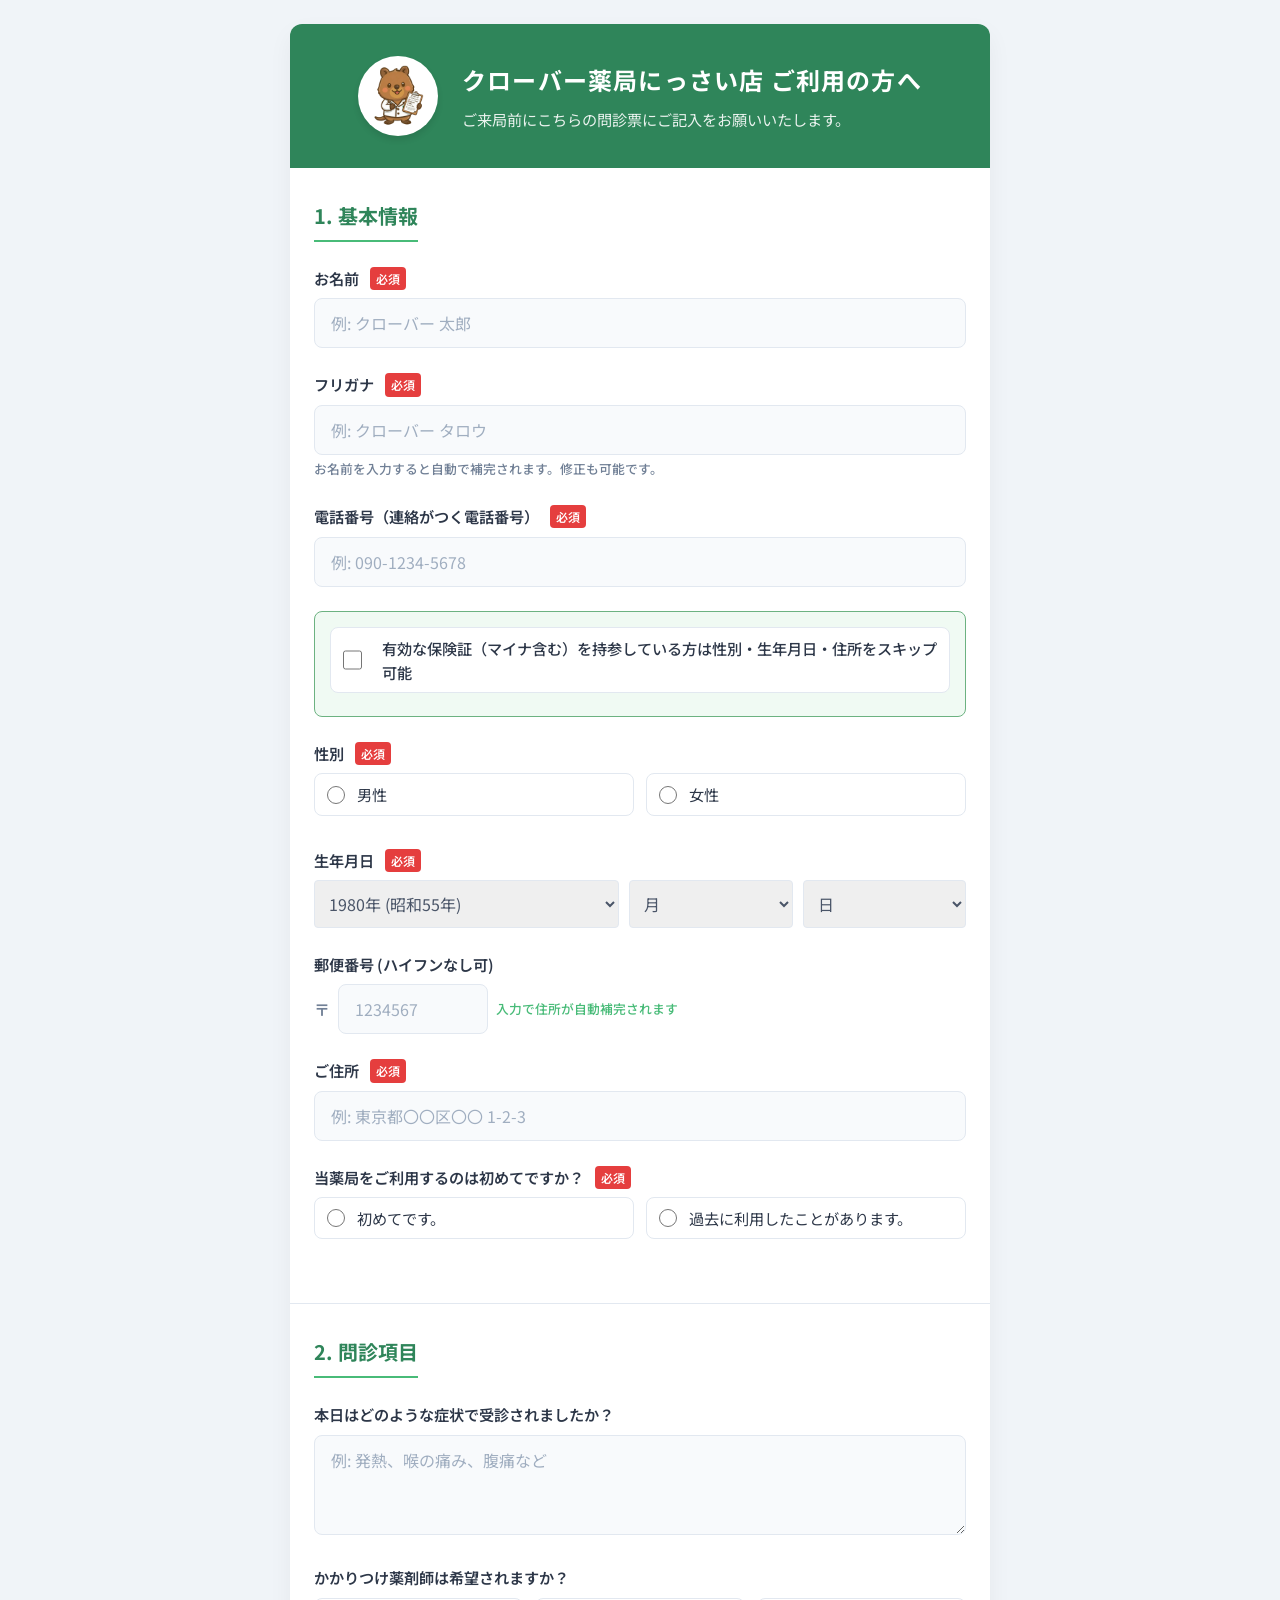
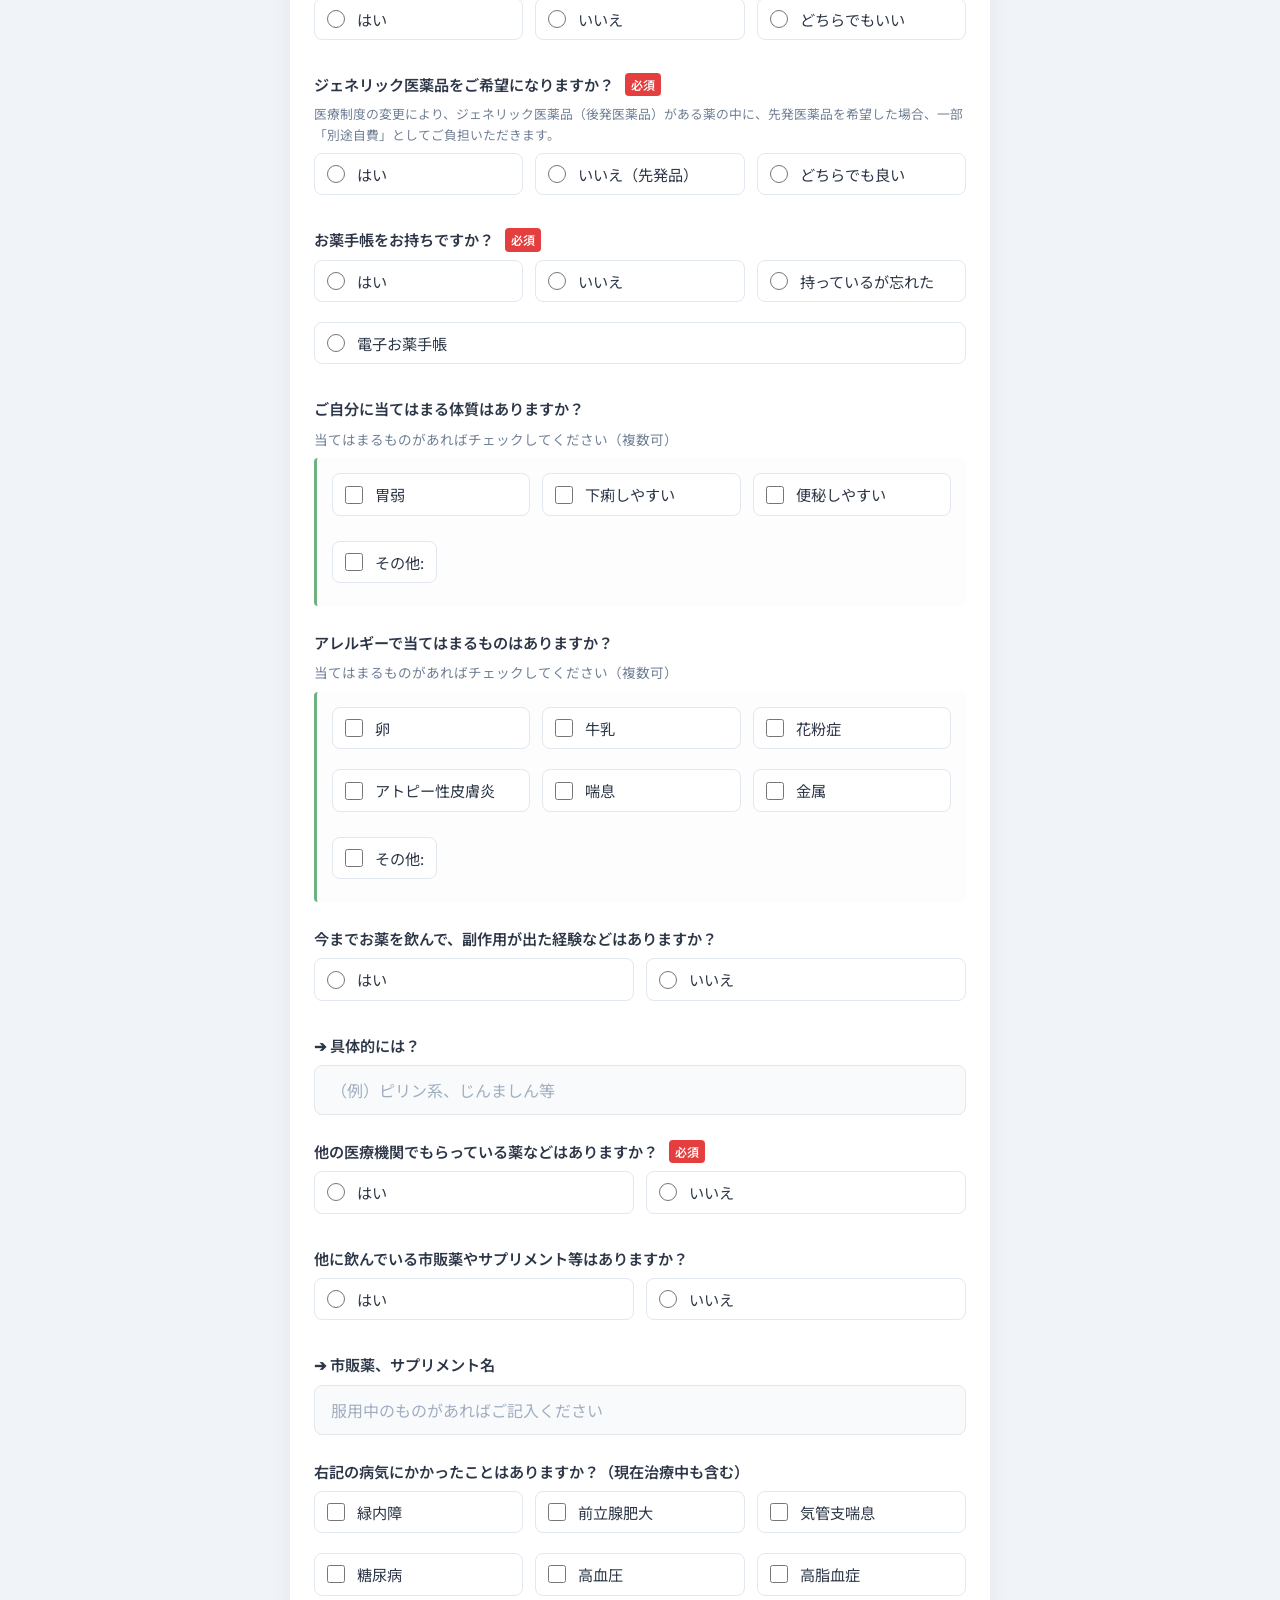
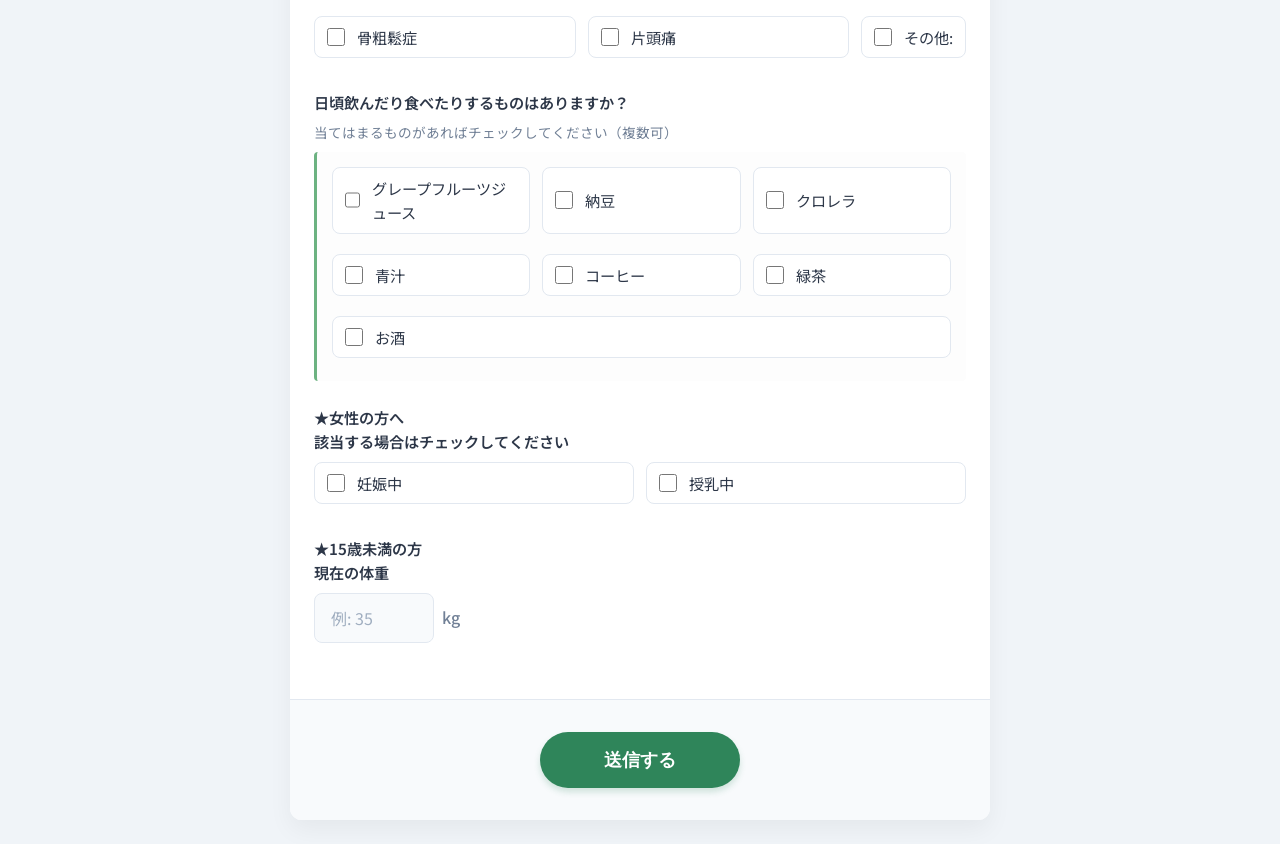
==== commit 73d98015: "質問追加: かかりつけ薬剤師の希望（はい・いいえ・どちらでもいい）" ====
--- a/nissai_line/index.html
+++ b/nissai_line/index.html
@@ -152,6 +152,19 @@
                         <label for="entry.150137659">本日はどのような症状で受診されましたか？</label>
                         <textarea id="entry.150137659" name="entry.150137659" rows="3"
                             placeholder="例: 発熱、喉の痛み、腹痛など"></textarea>
+                    </div>
+
+                    <!-- Q1-2. かかりつけ薬剤師 -->
+                    <div class="form-group">
+                        <label>かかりつけ薬剤師は希望されますか？</label>
+                        <div class="radio-group">
+                            <label class="radio-label"><input type="radio" name="entry.kakaritstuke_yakuzaishi" value="はい">
+                                <span>はい</span></label>
+                            <label class="radio-label"><input type="radio" name="entry.kakaritstuke_yakuzaishi" value="いいえ">
+                                <span>いいえ</span></label>
+                            <label class="radio-label"><input type="radio" name="entry.kakaritstuke_yakuzaishi" value="どちらでもいい">
+                                <span>どちらでもいい</span></label>
+                        </div>
                     </div>
 
                     <!-- Q2. ジェネリック -->
